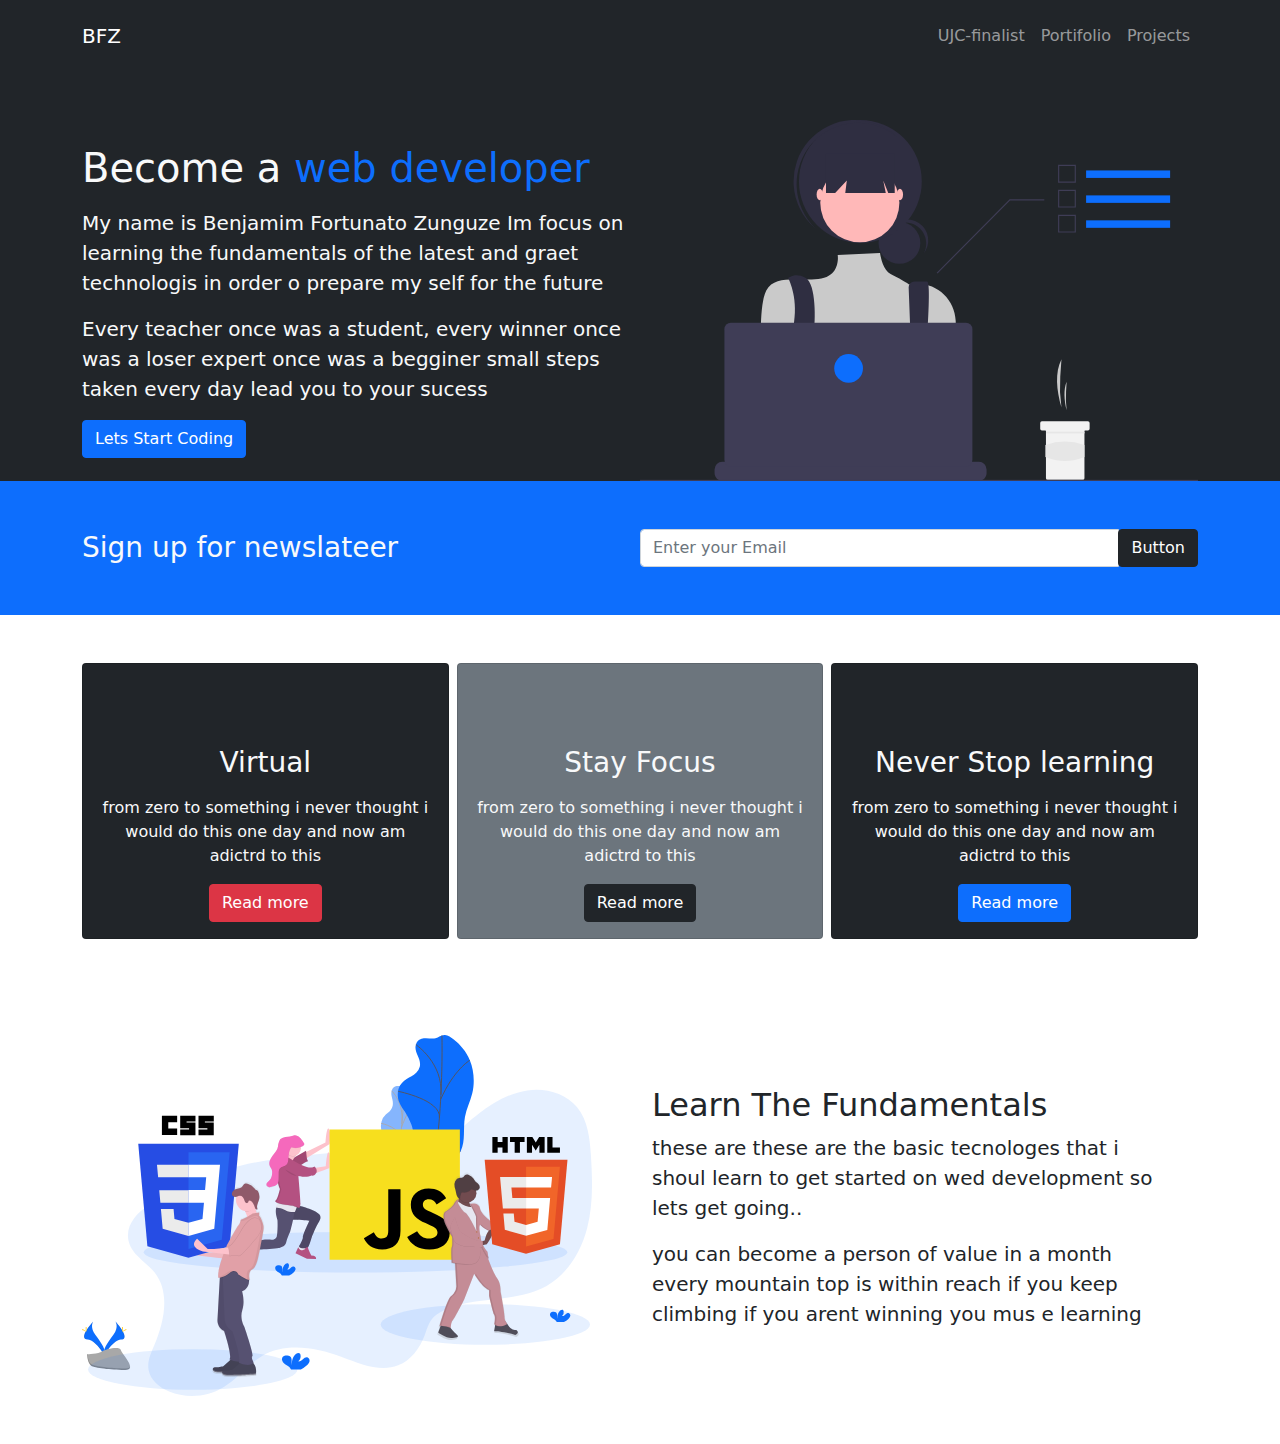
==== index.html @ 1d7df080 "pushing files to github" ====
<!DOCTYPE html>
<html lang="en">
<head>
    <meta charset="UTF-8">
    <meta http-equiv="X-UA-Compatible" content="IE=edge">
    <meta name="viewport" content="width=device-width, initial-scale=1.0">
    <link rel="stylesheet" href="css/bootstrap.min.css">
    <link rel="stylesheet" href="css/style.css">
    <link rel="stylesheet" href="css/bootstrap-icons.css">
    
    
    <title>Bootstrap</title>
</head>
<body>
    <nav class="navbar navbar-expand-lg bg-dark navbar-dark py-3">
        <div class="container">
            <a href="" class="navbar-brand" >BFZ</a> <!--logo usamos o navbar-brand-->
           <button class="navbar-toggler" 
           type="button" 
           data-bs-toggle="collapse" 
           data-bs-target="#navmenu">
           <span class="navbar-toggler-icon"></span>
           </button>
           
           
            <div class="collapse navbar-collapse" id="navmenu">
                <ul class="navbar-nav ms-auto">
                    <li class="nav-items">
                        <a href="#learn" class="nav-link">UJC-finalist</a>
                    </li>
                    <li class="nav-items">
                        <a href="#questios" class="nav-link">Portifolio</a>
                    </li>
                    <li class="nav-items">
                        <a href="#instructors" class="nav-link">Projects</a>
                    </li>
                </ul>
       
       
        </div>
       
        </div>
        
    </nav>

    <!--Show case-->
    <section class="bg-dark text-light  p-lg-0 pt-lg-5 p-5 text-center text-sm-start">
        <div class="container">
            <div class="d-sm-flex align-items-center justify-content-between">
                <div>
                    <h1>Become a <span class="text-primary">web developer</span></h1>
                    <p class="lead my-3">My name is Benjamim Fortunato Zunguze  Im focus on learning the fundamentals of the latest and graet technologis
                        in order o prepare my self for the future
                    </p>
                 <p class="lead">Every teacher once was a student, every winner once was a loser expert 
                    once was a begginer small steps taken every day lead you to your sucess</p>
                    <button class="btn btn-primary" type="button" btn-lg>Lets Start Coding</button>
                </div>
                <img class="image-fluid w-50 d-none d-sm-block" src="img/showcase.svg" alt="">
            </div>
        </div>

    </section>
    
    <!--News latter-->

    <section class="bg-primary text-light p-5">
        <div class="container">
            <div class="d-md-flex justify-content-between align-items-center">
                <h3 class="mb-3 mb-md-0">Sign up for newslateer</h3>
                <div class="input-group iput-news">
                    <input type="text" class="form-control" 
                    placeholder="Enter your Email">
                    <div class="input-group-append">
                      <button class="btn btn-dark bg-lg" 
                      type="button" id="button-addon2">Button</button>
                    </div>
                  </div>
            </div>
        </div>
    </section>
    <!--boxes-->
    <section class="p-5">
        <div class="container">
            <div class="row text-center g-2">
                <div class="col-md">
                    <div class="card bg-dark text-light">
                    <div class="card-body text-center">
                        <div class="h1 mb-3"><i class="bi bi-laptop"></i>  </div>
                        <h3 class="card-title mb-3">Virtual</h3>
                        <p class="card-text">
                         from zero to something i never thought i would do this one day and now am adictrd to this 
                        </p>
                        <a href="" class="btn btn-danger">Read more</a>
                                               
                    </div>
                </div>
            </div>
                <div class="col-md">
                    <div class="card bg-secondary text-light">
                        <div class="card-body text-center">
                            <div class="h1 mb-3"><i class="bi bi-bluetooth"></i> </div>
                            <h3 class="card-title mb-3">Stay Focus</h3>
                            <p class="card-text">
                             from zero to something i never thought i would do this one day and now am adictrd to this 
                            </p>
                            <a href="" class="btn btn-dark">Read more</a>
                                                   
                        </div>
                    </div>
                </div>
                <div class="col-md"><div class="card bg-dark text-light">
                    <div class="card-body text-center">
                        <div class="h1 mb-3"><i class="bi bi-laptop"></i></div>
                        <h3 class="card-title mb-3">Never Stop learning</h3>
                        <p class="card-text">
                         from zero to something i never thought i would do this one day and now am adictrd to this 
                        </p>
                        <a href="" class="btn btn-primary">Read more</a>
                                               
                    </div>
                </div></div>
            </div>
        </div>
    </section>
    <!--learn section--> 
    <section id="learn" class="p-5">
        <div class="container">
            <div class="row align-items-center justify-content-between">
                <div class="col-md">
                    <img src="img/fundamentals.svg" class="img-fluid" alt="">
                </div>
                <div class="col-md p-5">
                    <h2>Learn The Fundamentals</h2>
                    <p class="lead">
                        these are these are the basic tecnologes that i shoul learn to get started on wed development so lets get going.. 
                    </p>
                 <p class="lead">
                    you can become a person of value in a month every mountain top is within reach if you keep climbing if you arent winning you mus e learning
                 </p>
                </div>

            </div>
        </div>
    </section>
    <script src="js/bootstrap.bundle.min.js"></script>
</body>
</html>
---- css/style.css ----
@media(min-width:768px){
    .iput-news{
        width: 50%;
        text-align: center;
    }
}
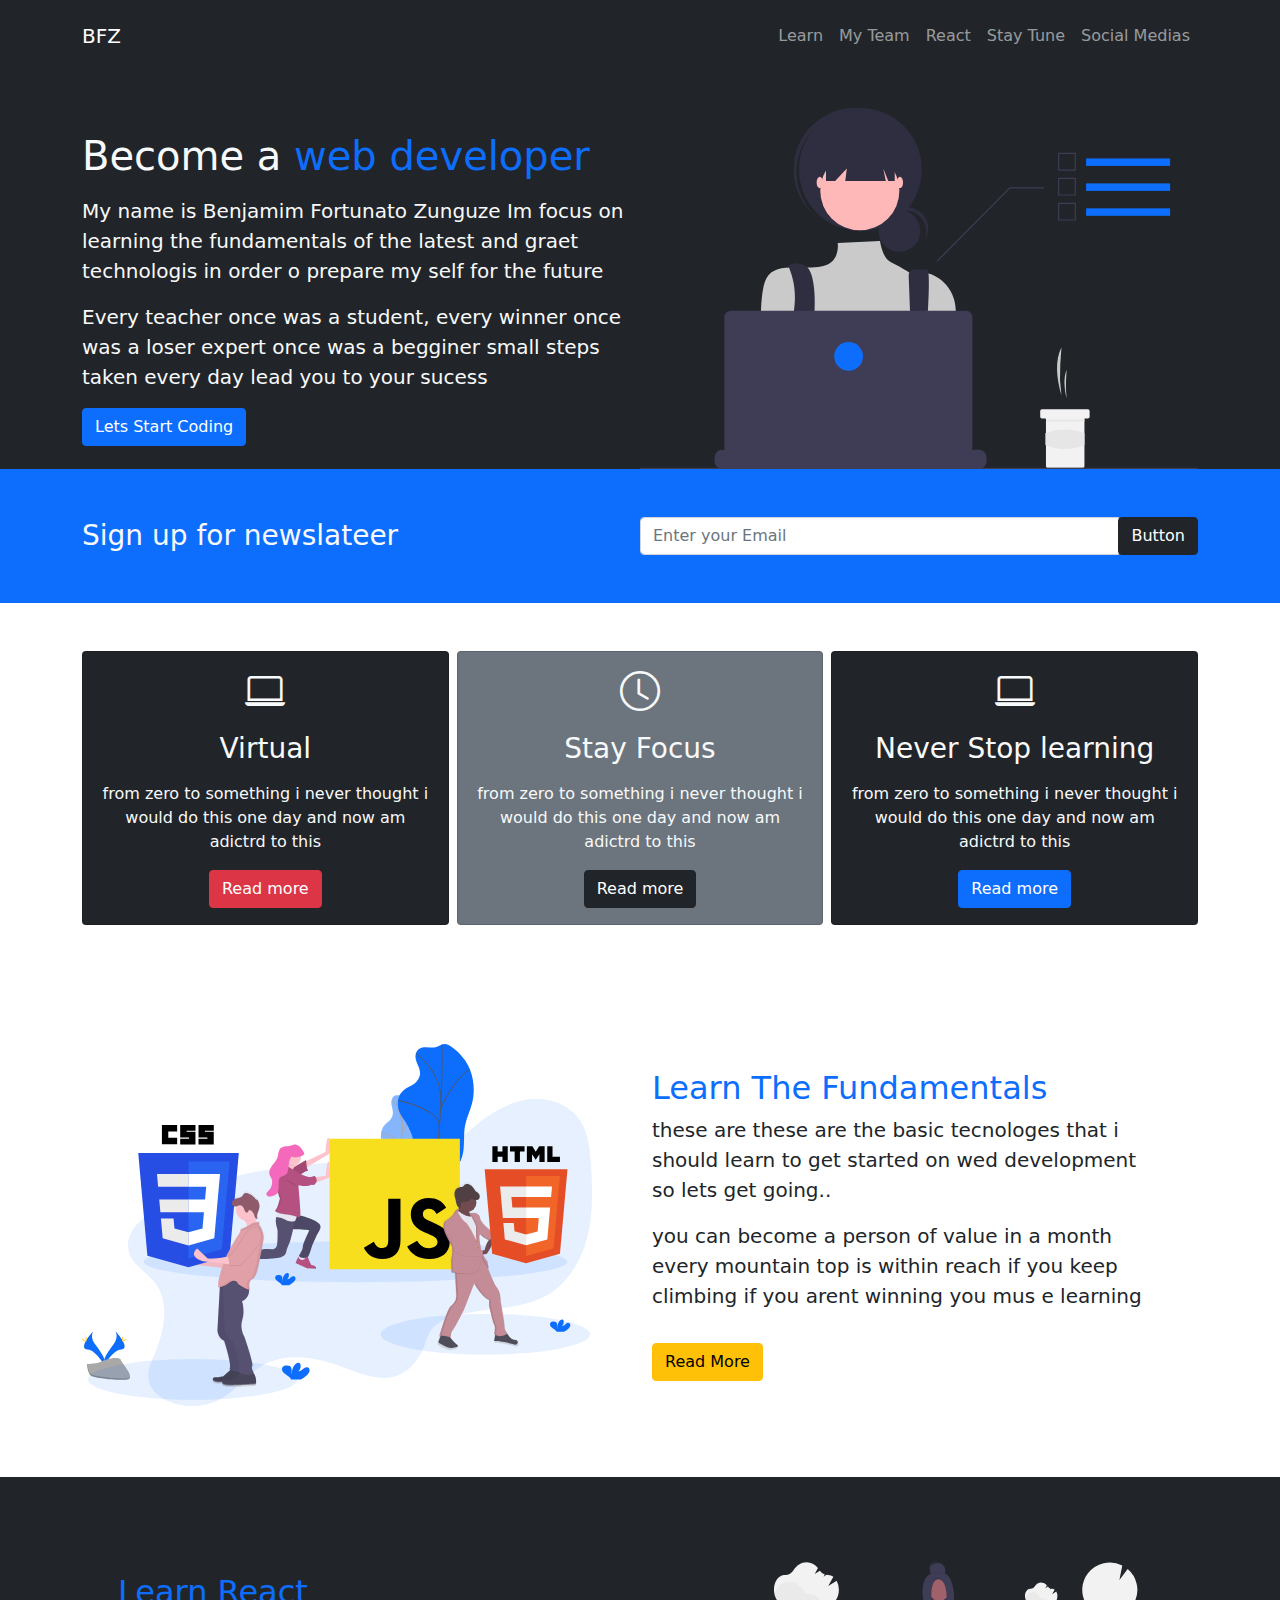
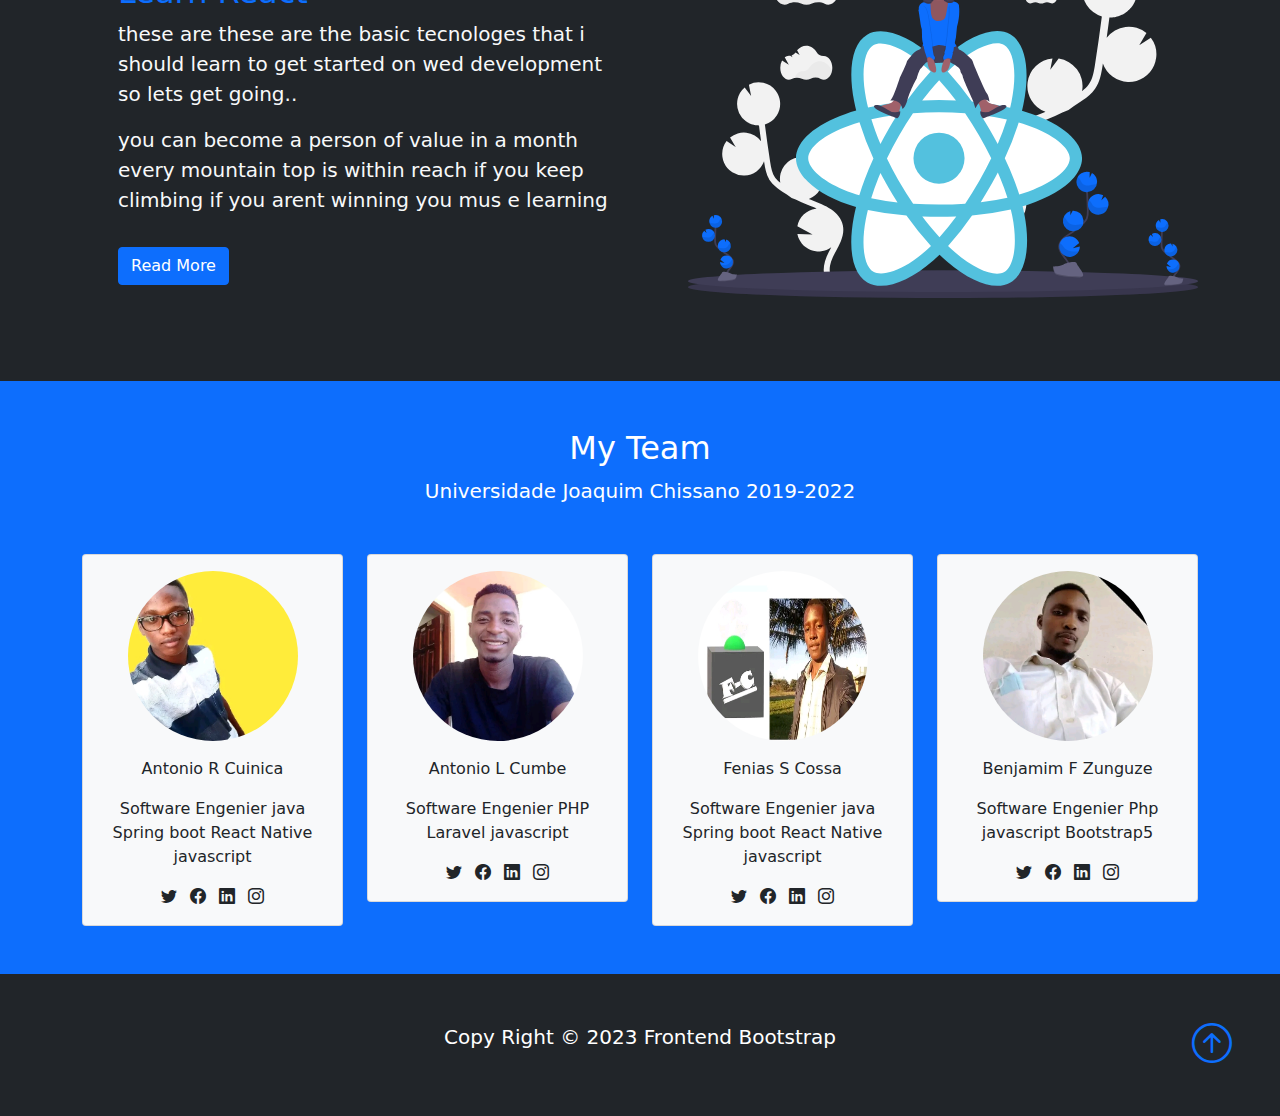
==== commit fb1ca283: "subindo o projecto" ====
--- a/index.html
+++ b/index.html
@@ -6,13 +6,15 @@
     <meta name="viewport" content="width=device-width, initial-scale=1.0">
     <link rel="stylesheet" href="css/bootstrap.min.css">
     <link rel="stylesheet" href="css/style.css">
-    <link rel="stylesheet" href="css/bootstrap-icons.css">
+    <link rel="stylesheet" href="https://cdn.jsdelivr.net/npm/bootstrap-icons@1.10.4/font/bootstrap-icons.css">
+    
+    
     
     
     <title>Bootstrap</title>
 </head>
 <body>
-    <nav class="navbar navbar-expand-lg bg-dark navbar-dark py-3">
+    <nav class="navbar navbar-expand-lg bg-dark navbar-dark py-3 fixed-top">
         <div class="container">
             <a href="" class="navbar-brand" >BFZ</a> <!--logo usamos o navbar-brand-->
            <button class="navbar-toggler" 
@@ -26,13 +28,19 @@
             <div class="collapse navbar-collapse" id="navmenu">
                 <ul class="navbar-nav ms-auto">
                     <li class="nav-items">
-                        <a href="#learn" class="nav-link">UJC-finalist</a>
-                    </li>
-                    <li class="nav-items">
-                        <a href="#questios" class="nav-link">Portifolio</a>
-                    </li>
-                    <li class="nav-items">
-                        <a href="#instructors" class="nav-link">Projects</a>
+                        <a href="#learn" class="nav-link">Learn</a>
+                    </li>
+                    <li class="nav-items">
+                        <a href="#tmyteam" class="nav-link">My Team</a>
+                    </li>
+                    <li class="nav-items">
+                        <a href="#instructors" class="nav-link">React</a>
+                    </li>
+                    <li class="nav-items">
+                        <a href="#instructor" class="nav-link">Stay Tune</a>
+                    </li>
+                    <li class="nav-items">
+                        <a href="#instructors" class="nav-link">Social Medias</a>
                     </li>
                 </ul>
        
@@ -99,7 +107,7 @@
                 <div class="col-md">
                     <div class="card bg-secondary text-light">
                         <div class="card-body text-center">
-                            <div class="h1 mb-3"><i class="bi bi-bluetooth"></i> </div>
+                            <div class="h1 mb-3"><i class="bi bi-clock"></i> </div>
                             <h3 class="card-title mb-3">Stay Focus</h3>
                             <p class="card-text">
                              from zero to something i never thought i would do this one day and now am adictrd to this 
@@ -131,18 +139,117 @@
                     <img src="img/fundamentals.svg" class="img-fluid" alt="">
                 </div>
                 <div class="col-md p-5">
-                    <h2>Learn The Fundamentals</h2>
+                    <h2 class="text-primary">Learn The Fundamentals</h2>
                     <p class="lead">
-                        these are these are the basic tecnologes that i shoul learn to get started on wed development so lets get going.. 
+                        these are these are the basic tecnologes that i should learn to get started on wed development so lets get going.. 
                     </p>
                  <p class="lead">
                     you can become a person of value in a month every mountain top is within reach if you keep climbing if you arent winning you mus e learning
                  </p>
-                </div>
-
-            </div>
-        </div>
-    </section>
+                 <a href="" class="btn btn-warning mt-3"><i class="bi bi-chavron-right"></i>Read More</a>
+                </div>
+
+            </div>
+        </div>
+    </section>
+
+    <section id="instructors" class="p-5 bg-dark text-light">
+        <div class="container">
+            <div class="row align-items-center justify-content-between">
+                
+                <div class="col-md p-5">
+                    <h2 class="text-primary">Learn React</h2>
+                    <p class="lead">
+                        these are these are the basic tecnologes that i should learn to get started on wed development so lets get going.. 
+                    </p>
+                 <p class="lead">
+                    you can become a person of value in a month every mountain top is within reach if you keep climbing if you arent winning you mus e learning
+                 </p>
+                 <a href="" class="btn btn-primary mt-3"><i class="bi bi-chavron-right"></i>Read More</a>
+                </div>
+                <div class="col-md">
+                    <img src="img/react.svg" class="img-fluid" alt="">
+                </div>
+
+            </div>
+        </div>
+    </section>
+
+    <section id="tmyteam" class="p-5 bg-primary">
+        <div class="container">
+            <h2 class="text-center text-white">My Team</h2>
+            <p class="lead text-center text-white mb-5">
+                Universidade Joaquim Chissano 2019-2022 
+            </p>
+            <div class="row g-4">
+                <div class="col-md-6 col-lg-3">
+                    <div class="card bg-light">
+                        <div class="card-body text-center">
+                      <img src="img/cuinica.jpg" alt="" class="rounded-circle mb-3 imagem">
+                       <div class="card-title mb-3">Antonio R Cuinica</div>
+                       <p class="card-text">Software Engenier java Spring boot React Native javascript </p>
+                       <a href=""><i class="bi bi-twitter text-dark mx-1"></i></a>
+                       <a href=""><i class="bi bi-facebook text-dark mx-1"></i></a>
+                       <a href=""><i class="bi bi-linkedin text-dark mx-1"></i></a>
+                       <a href=""><i class="bi bi-instagram text-dark mx-1"></i></a>
+                        </div>
+
+                    </div>
+                </div>
+                <div class="col-md-6 col-lg-3">
+                    <div class="card bg-light">
+                        <div class="card-body text-center">
+                      <img src="img/cumbe.jpg" alt="" class="rounded-circle mb-3 imagem">
+                       <div class="card-title mb-3">Antonio L Cumbe</div>
+                       <p class="card-text">Software Engenier PHP Laravel  javascript </p>
+                       <a href=""><i class="bi bi-twitter text-dark mx-1"></i></a>
+                       <a href=""><i class="bi bi-facebook text-dark mx-1"></i></a>
+                       <a href=""><i class="bi bi-linkedin text-dark mx-1"></i></a>
+                       <a href=""><i class="bi bi-instagram text-dark mx-1"></i></a>
+                        </div>
+
+                    </div>
+                </div>
+                <div class="col-md-6 col-lg-3">
+                    <div class="card bg-light">
+                        <div class="card-body text-center">
+                            <img src="img/fenias.jpg" alt="" class="rounded-circle mb-3 imagem">
+                       <div class="card-title mb-3">Fenias S Cossa</div>
+                       <p class="card-text">Software Engenier java Spring boot React Native javascript </p>
+                       <a href=""><i class="bi bi-twitter text-dark mx-1"></i></a>
+                       <a href=""><i class="bi bi-facebook text-dark mx-1"></i></a>
+                       <a href=""><i class="bi bi-linkedin text-dark mx-1"></i></a>
+                       <a href=""><i class="bi bi-instagram text-dark mx-1"></i></a>
+                        </div>
+
+                    </div>
+                </div>
+                <div class="col-md-6 col-lg-3">
+                    <div class="card bg-light">
+                        <div class="card-body text-center">
+                            <img src="img/ben.jpg" alt="" class="rounded-circle mb-3 imagem">
+                       <div class="card-title mb-3">Benjamim F Zunguze</div>
+                       <p class="card-text">Software Engenier Php javascript Bootstrap5  </p>
+                       <a href=""><i class="bi bi-twitter text-dark mx-1"></i></a>
+                       <a href=""><i class="bi bi-facebook text-dark mx-1"></i></a>
+                       <a href=""><i class="bi bi-linkedin text-dark mx-1"></i></a>
+                       <a href=""><i class="bi bi-instagram text-dark mx-1"></i></a>
+                        </div>
+
+                    </div>
+                </div>
+          
+            </div>
+        </div>
+    </section>
+    <footer class="bg-dark text-white p-5 text-center position-relative">
+        <div class="container">
+            <p class="lead">Copy Right &copy; 2023 Frontend Bootstrap</p>
+            <a href="#" class="position-absolute bottom-0 end-0 p-5">
+                <h1><i class="bi bi-arrow-up-circle"></i></a></h1>
+        </div>
+    </footer>
     <script src="js/bootstrap.bundle.min.js"></script>
 </body>
 </html>
+ --- a/css/style.css
+++ b/css/style.css
@@ -3,4 +3,14 @@
         width: 50%;
         text-align: center;
     }
+}
+body::before{
+    display: block;
+    content: '';
+    height: 60px;
+
+}
+.imagem{
+    width: 170px;
+    height: 170px;
 }